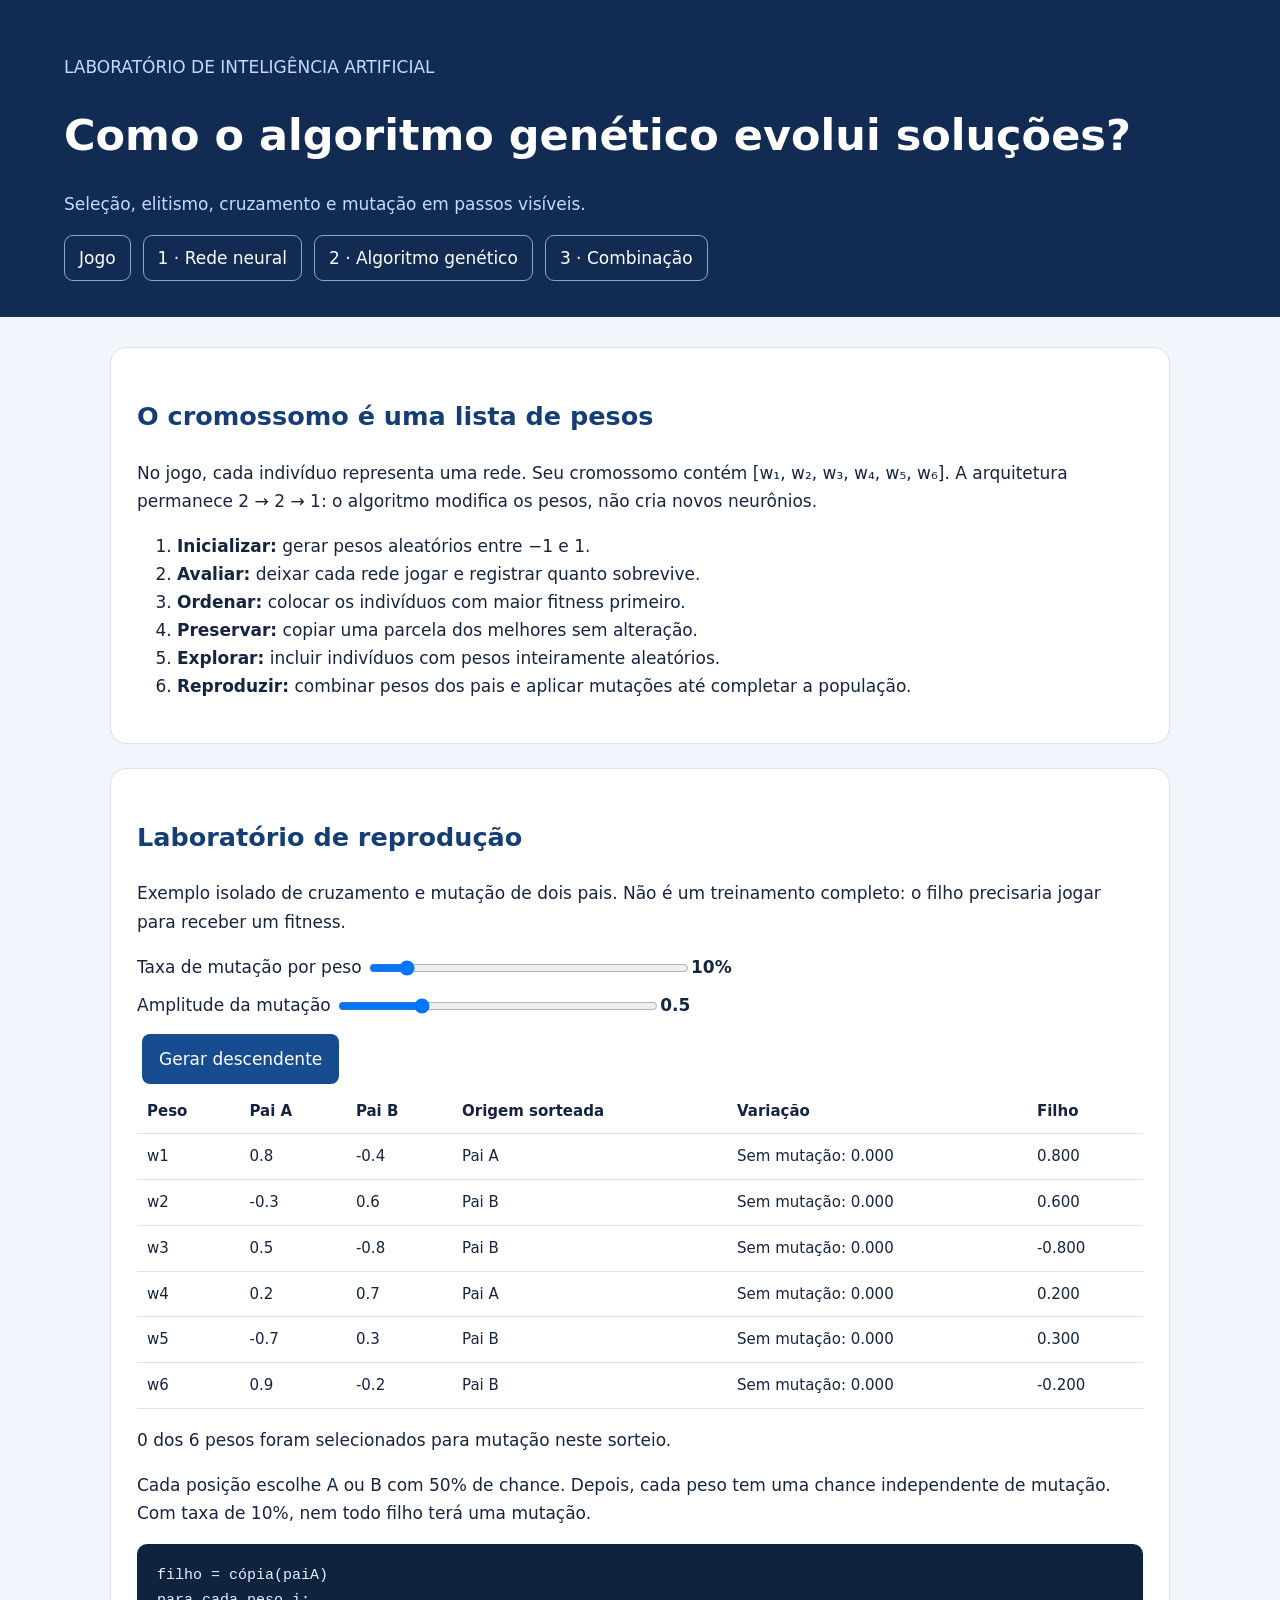
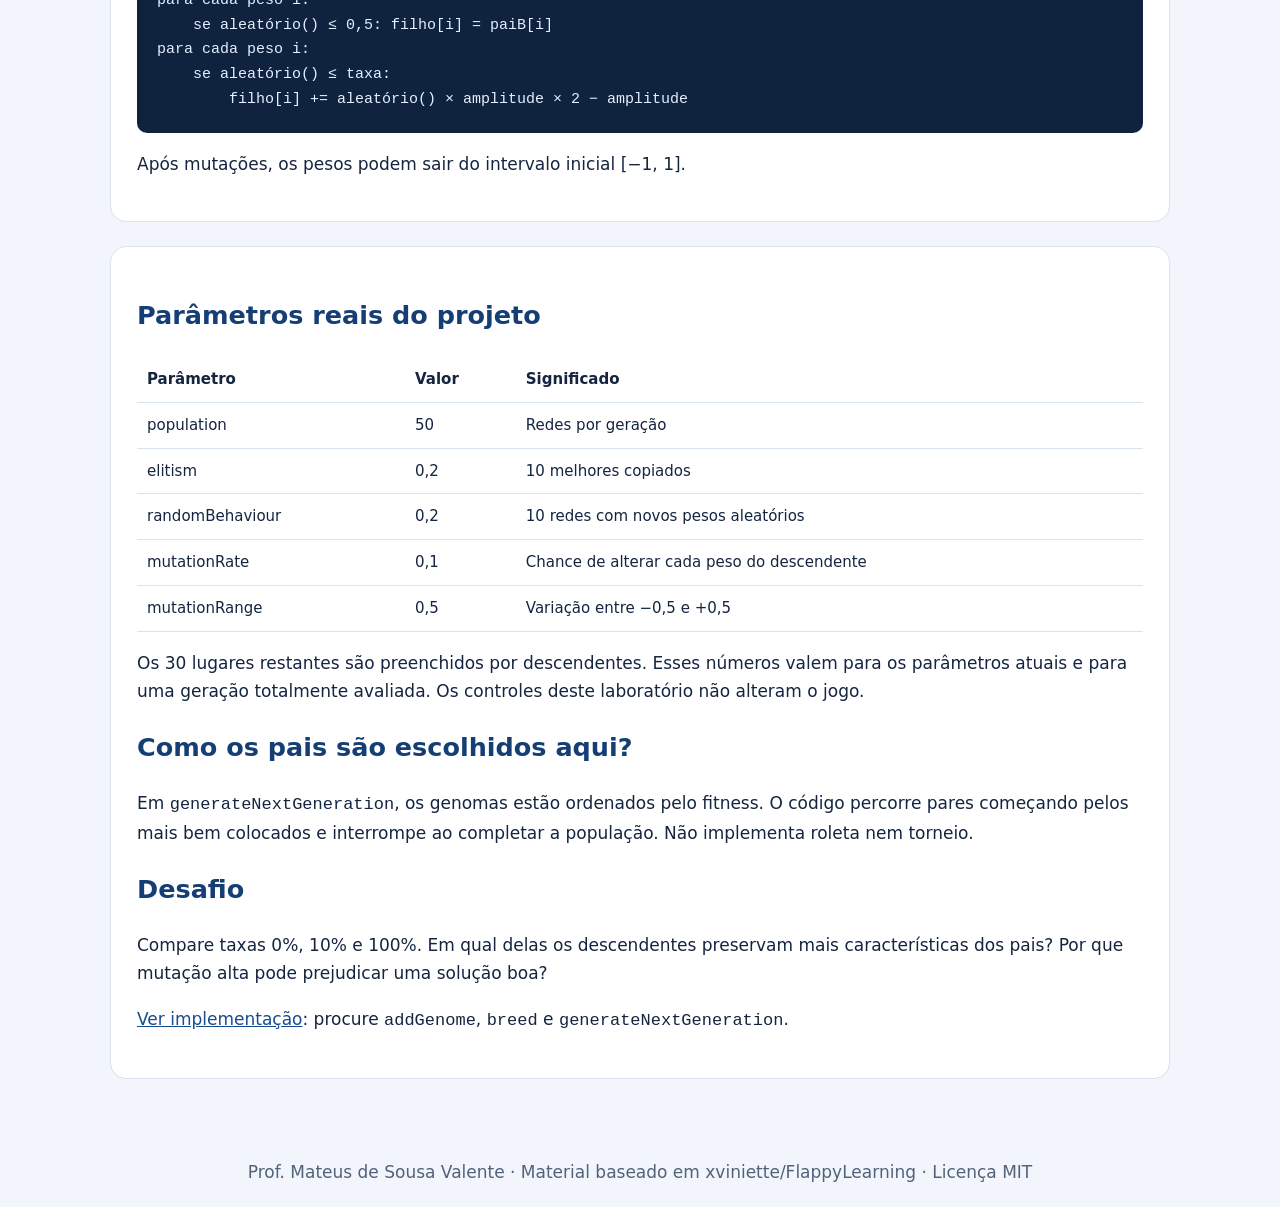
==== algoritmo-genetico.html @ 99a9bcc1 "Traduz interface e adiciona laboratórios didáticos de rede neural e algoritmo genético" ====
<!doctype html><html lang="pt-BR"><head><meta charset="utf-8"><meta name="viewport" content="width=device-width,initial-scale=1"><title>Como o algoritmo genético evolui soluções? · Flappy Learning</title><link rel="stylesheet" href="aula.css"></head><body><header><p>LABORATÓRIO DE INTELIGÊNCIA ARTIFICIAL</p><h1>Como o algoritmo genético evolui soluções?</h1><p>Seleção, elitismo, cruzamento e mutação em passos visíveis.</p><nav aria-label="Navegação"><a href="index.html">Jogo</a><a href="rede-neural.html">1 · Rede neural</a><a href="algoritmo-genetico.html">2 · Algoritmo genético</a><a href="neuroevolucao.html">3 · Combinação</a></nav></header><main><section><h2>O cromossomo é uma lista de pesos</h2><p>No jogo, cada indivíduo representa uma rede. Seu cromossomo contém [w₁, w₂, w₃, w₄, w₅, w₆]. A arquitetura permanece 2 → 2 → 1: o algoritmo modifica os pesos, não cria novos neurônios.</p><ol><li><strong>Inicializar:</strong> gerar pesos aleatórios entre −1 e 1.</li><li><strong>Avaliar:</strong> deixar cada rede jogar e registrar quanto sobrevive.</li><li><strong>Ordenar:</strong> colocar os indivíduos com maior fitness primeiro.</li><li><strong>Preservar:</strong> copiar uma parcela dos melhores sem alteração.</li><li><strong>Explorar:</strong> incluir indivíduos com pesos inteiramente aleatórios.</li><li><strong>Reproduzir:</strong> combinar pesos dos pais e aplicar mutações até completar a população.</li></ol></section><section><h2>Laboratório de reprodução</h2><p>Exemplo isolado de cruzamento e mutação de dois pais. Não é um treinamento completo: o filho precisaria jogar para receber um fitness.</p><label>Taxa de mutação por peso <input id="rate" type="range" min="0" max="1" step="0.05" value="0.1"><output id="rateOut">10%</output></label><label>Amplitude da mutação <input id="range" type="range" min="0" max="2" step="0.1" value="0.5"><output id="rangeOut">0.5</output></label><button id="breed">Gerar descendente</button><div style="overflow:auto"><table><thead><tr><th>Peso</th><th>Pai A</th><th>Pai B</th><th>Origem sorteada</th><th>Variação</th><th>Filho</th></tr></thead><tbody id="child"></tbody></table></div><p id="mutationSummary" aria-live="polite"></p><p>Cada posição escolhe A ou B com 50% de chance. Depois, cada peso tem uma chance independente de mutação. Com taxa de 10%, nem todo filho terá uma mutação.</p><pre>filho = cópia(paiA)
para cada peso i:
    se aleatório() ≤ 0,5: filho[i] = paiB[i]
para cada peso i:
    se aleatório() ≤ taxa:
        filho[i] += aleatório() × amplitude × 2 − amplitude</pre><p>Após mutações, os pesos podem sair do intervalo inicial [−1, 1].</p></section><section><h2>Parâmetros reais do projeto</h2><table><tr><th>Parâmetro</th><th>Valor</th><th>Significado</th></tr><tr><td>population</td><td>50</td><td>Redes por geração</td></tr><tr><td>elitism</td><td>0,2</td><td>10 melhores copiados</td></tr><tr><td>randomBehaviour</td><td>0,2</td><td>10 redes com novos pesos aleatórios</td></tr><tr><td>mutationRate</td><td>0,1</td><td>Chance de alterar cada peso do descendente</td></tr><tr><td>mutationRange</td><td>0,5</td><td>Variação entre −0,5 e +0,5</td></tr></table><p>Os 30 lugares restantes são preenchidos por descendentes. Esses números valem para os parâmetros atuais e para uma geração totalmente avaliada. Os controles deste laboratório não alteram o jogo.</p><h2>Como os pais são escolhidos aqui?</h2><p>Em <code>generateNextGeneration</code>, os genomas estão ordenados pelo fitness. O código percorre pares começando pelos mais bem colocados e interrompe ao completar a população. Não implementa roleta nem torneio.</p><h2>Desafio</h2><p>Compare taxas 0%, 10% e 100%. Em qual delas os descendentes preservam mais características dos pais? Por que mutação alta pode prejudicar uma solução boa?</p><p><a href="Neuroevolution.js">Ver implementação</a>: procure <code>addGenome</code>, <code>breed</code> e <code>generateNextGeneration</code>.</p></section></main><footer>Prof. Mateus de Sousa Valente · Material baseado em xviniette/FlappyLearning · Licença MIT</footer><script>
const A=[.8,-.3,.5,.2,-.7,.9],B=[-.4,.6,-.8,.7,.3,-.2];
function breed(){const rate=Number(document.getElementById('rate').value),range=Number(document.getElementById('range').value);document.getElementById('rateOut').value=Math.round(rate*100)+'%';document.getElementById('rangeOut').value=range.toFixed(1);let count=0;document.getElementById('child').innerHTML=A.map((a,i)=>{const fromB=Math.random()<=.5,mut=Math.random()<=rate,delta=mut?Math.random()*range*2-range:0;count+=Number(mut);return '<tr><td>w'+(i+1)+'</td><td>'+a+'</td><td>'+B[i]+'</td><td>Pai '+(fromB?'B':'A')+'</td><td>'+(mut?'Mutação: ':'Sem mutação: ')+delta.toFixed(3)+'</td><td>'+((fromB?B[i]:a)+delta).toFixed(3)+'</td></tr>'}).join('');document.getElementById('mutationSummary').textContent=count+' dos 6 pesos foram selecionados para mutação neste sorteio.';}
document.getElementById('breed').onclick=breed;document.getElementById('rate').oninput=breed;document.getElementById('range').oninput=breed;breed();
</script></body></html>
---- aula.css ----
*{box-sizing:border-box}body{margin:0;background:#f2f5fb;color:#152540;font:17px/1.65 system-ui,sans-serif}header{background:#112b53;color:white;padding:36px max(5vw,20px)}header p{color:#c6dbf9}nav{display:flex;gap:12px;flex-wrap:wrap}nav a{color:inherit;text-decoration:none;border:1px solid #8aa6cb;padding:8px 14px;border-radius:9px}main{max-width:1100px;margin:auto;padding:30px 20px}section,.card{background:white;padding:26px;border-radius:16px;margin-bottom:24px;border:1px solid #d9e2ef}h1{font-size:clamp(28px,4vw,43px);line-height:1.2}h2{color:#153e75}button{background:#174c91;color:white;border:0;border-radius:8px;padding:11px 17px;cursor:pointer;font:inherit;margin:5px}button:hover{background:#103563}button:focus-visible,a:focus-visible,input:focus-visible{outline:3px solid #d88b00;outline-offset:3px}label{display:block;margin:10px 0}input[type=range]{width:min(100%,320px);vertical-align:middle}output{font-weight:bold}pre{background:#10233e;color:#e4efff;padding:20px;overflow:auto;border-radius:10px;font-size:15px}table{border-collapse:collapse;width:100%;font-size:15px}th,td{text-align:left;padding:10px;border-bottom:1px solid #d9e2ef}canvas{max-width:100%;height:auto;border-radius:12px}.grid{display:grid;grid-template-columns:repeat(auto-fit,minmax(270px,1fr));gap:20px}.metric{font-size:26px;font-weight:700;color:#174c91}.note{border-left:5px solid #e6b632;padding:14px;background:#fff8df}footer{text-align:center;padding:25px;color:#52627b}svg{width:100%;height:auto}a{color:#174c91}details{margin:15px 0}small{color:#52627b}
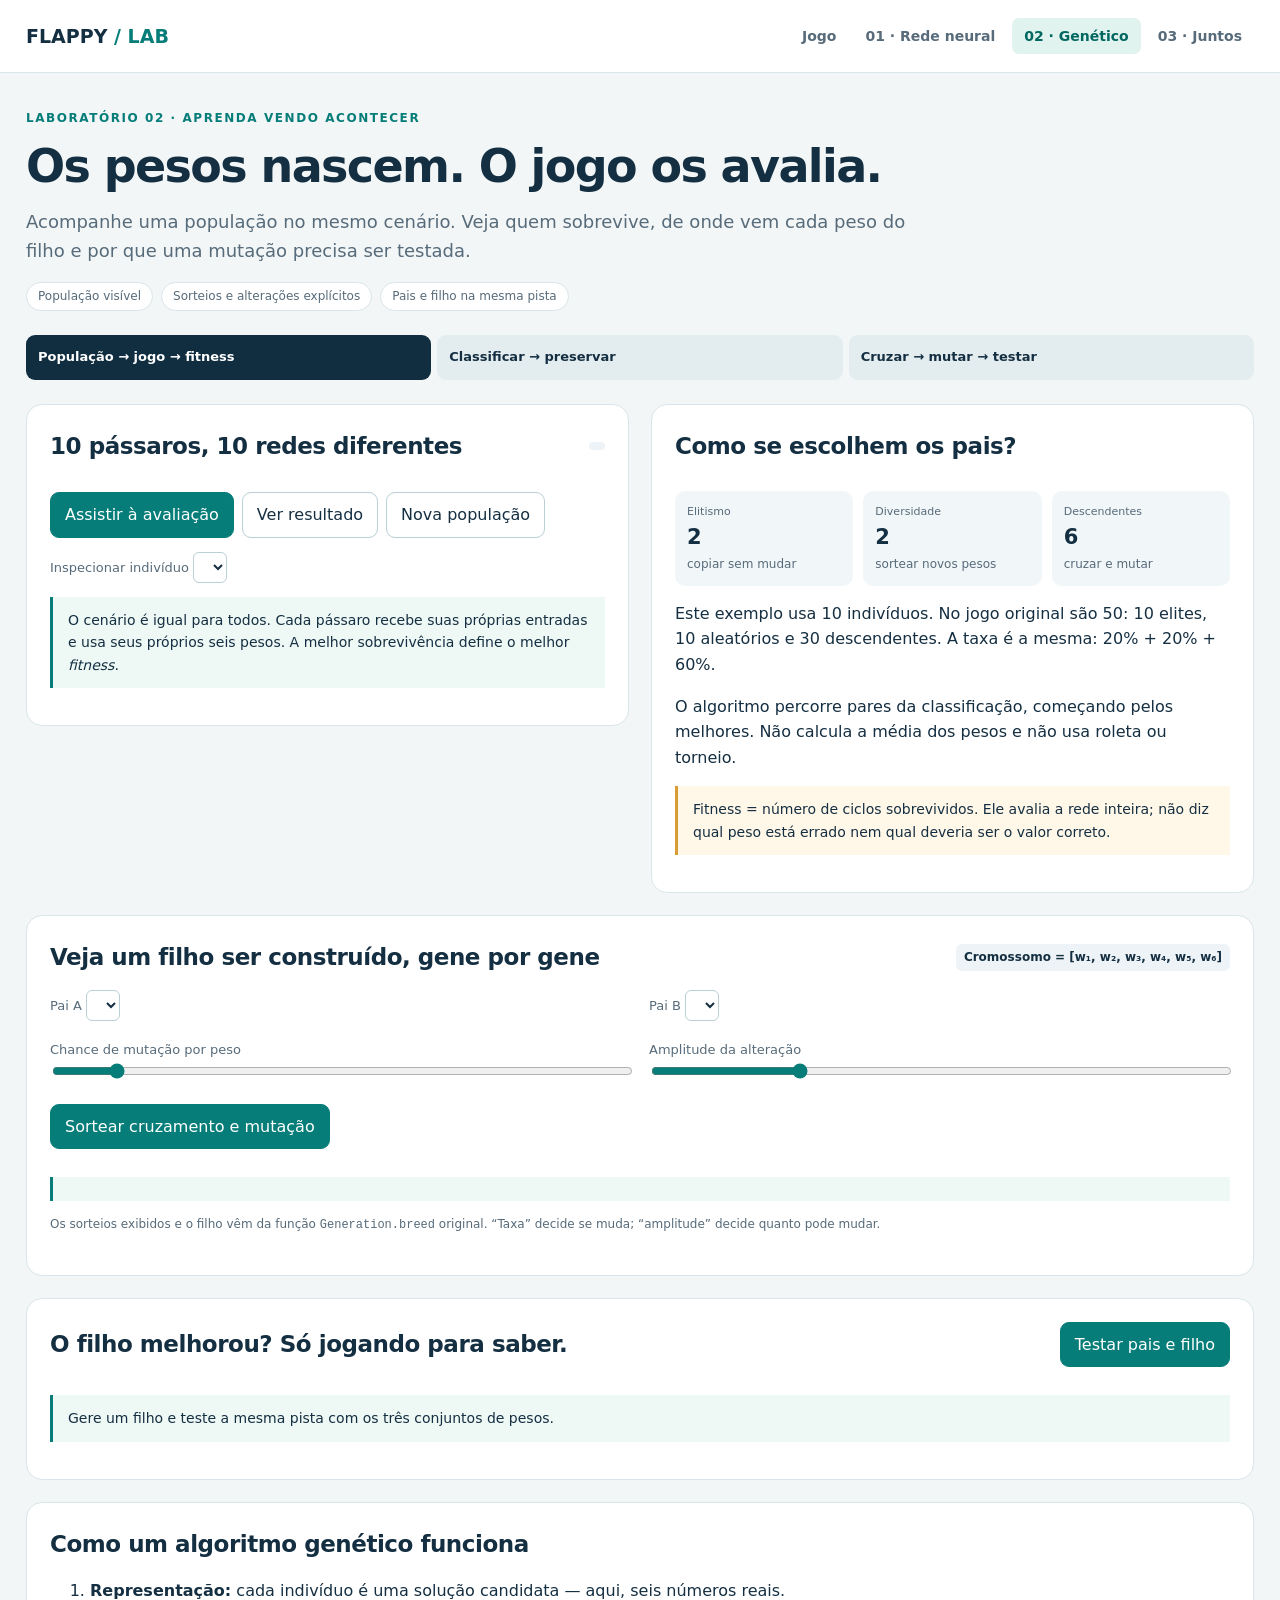
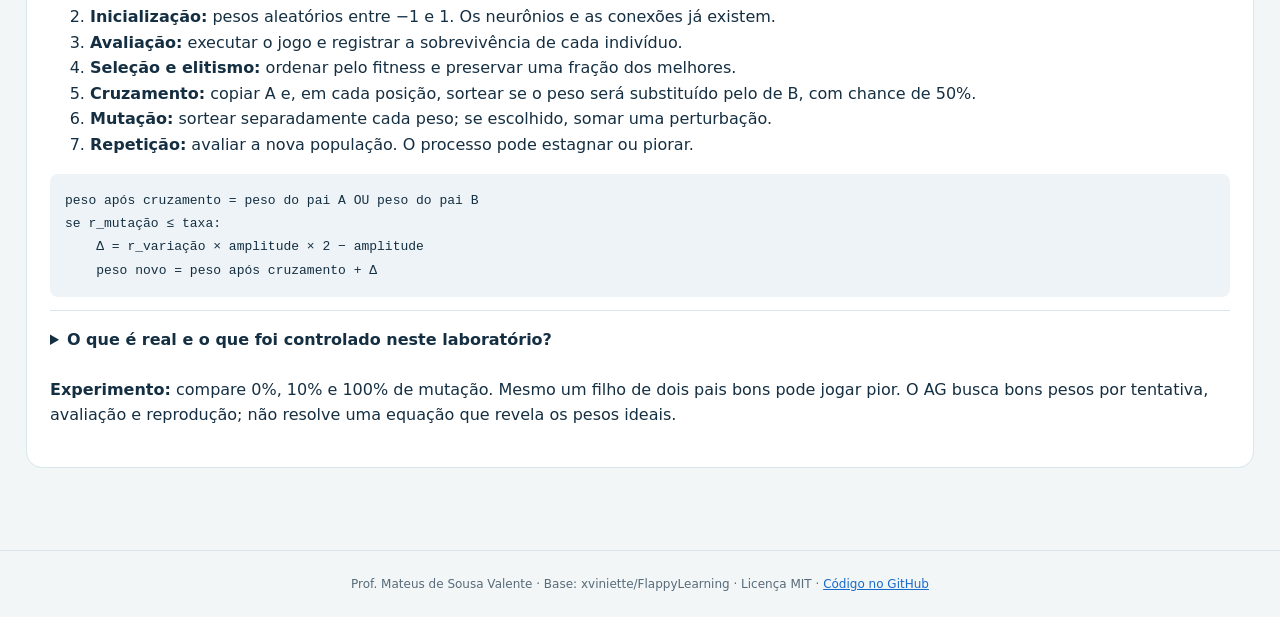
==== commit 35144437: "Refaz laboratórios com diagramas do jogo, ciclos de decisão e evolução visual" ====
--- a/algoritmo-genetico.html
+++ b/algoritmo-genetico.html
@@ -1,10 +1,33 @@
-<!doctype html><html lang="pt-BR"><head><meta charset="utf-8"><meta name="viewport" content="width=device-width,initial-scale=1"><title>Como o algoritmo genético evolui soluções? · Flappy Learning</title><link rel="stylesheet" href="aula.css"></head><body><header><p>LABORATÓRIO DE INTELIGÊNCIA ARTIFICIAL</p><h1>Como o algoritmo genético evolui soluções?</h1><p>Seleção, elitismo, cruzamento e mutação em passos visíveis.</p><nav aria-label="Navegação"><a href="index.html">Jogo</a><a href="rede-neural.html">1 · Rede neural</a><a href="algoritmo-genetico.html">2 · Algoritmo genético</a><a href="neuroevolucao.html">3 · Combinação</a></nav></header><main><section><h2>O cromossomo é uma lista de pesos</h2><p>No jogo, cada indivíduo representa uma rede. Seu cromossomo contém [w₁, w₂, w₃, w₄, w₅, w₆]. A arquitetura permanece 2 → 2 → 1: o algoritmo modifica os pesos, não cria novos neurônios.</p><ol><li><strong>Inicializar:</strong> gerar pesos aleatórios entre −1 e 1.</li><li><strong>Avaliar:</strong> deixar cada rede jogar e registrar quanto sobrevive.</li><li><strong>Ordenar:</strong> colocar os indivíduos com maior fitness primeiro.</li><li><strong>Preservar:</strong> copiar uma parcela dos melhores sem alteração.</li><li><strong>Explorar:</strong> incluir indivíduos com pesos inteiramente aleatórios.</li><li><strong>Reproduzir:</strong> combinar pesos dos pais e aplicar mutações até completar a população.</li></ol></section><section><h2>Laboratório de reprodução</h2><p>Exemplo isolado de cruzamento e mutação de dois pais. Não é um treinamento completo: o filho precisaria jogar para receber um fitness.</p><label>Taxa de mutação por peso <input id="rate" type="range" min="0" max="1" step="0.05" value="0.1"><output id="rateOut">10%</output></label><label>Amplitude da mutação <input id="range" type="range" min="0" max="2" step="0.1" value="0.5"><output id="rangeOut">0.5</output></label><button id="breed">Gerar descendente</button><div style="overflow:auto"><table><thead><tr><th>Peso</th><th>Pai A</th><th>Pai B</th><th>Origem sorteada</th><th>Variação</th><th>Filho</th></tr></thead><tbody id="child"></tbody></table></div><p id="mutationSummary" aria-live="polite"></p><p>Cada posição escolhe A ou B com 50% de chance. Depois, cada peso tem uma chance independente de mutação. Com taxa de 10%, nem todo filho terá uma mutação.</p><pre>filho = cópia(paiA)
-para cada peso i:
-    se aleatório() ≤ 0,5: filho[i] = paiB[i]
-para cada peso i:
-    se aleatório() ≤ taxa:
-        filho[i] += aleatório() × amplitude × 2 − amplitude</pre><p>Após mutações, os pesos podem sair do intervalo inicial [−1, 1].</p></section><section><h2>Parâmetros reais do projeto</h2><table><tr><th>Parâmetro</th><th>Valor</th><th>Significado</th></tr><tr><td>population</td><td>50</td><td>Redes por geração</td></tr><tr><td>elitism</td><td>0,2</td><td>10 melhores copiados</td></tr><tr><td>randomBehaviour</td><td>0,2</td><td>10 redes com novos pesos aleatórios</td></tr><tr><td>mutationRate</td><td>0,1</td><td>Chance de alterar cada peso do descendente</td></tr><tr><td>mutationRange</td><td>0,5</td><td>Variação entre −0,5 e +0,5</td></tr></table><p>Os 30 lugares restantes são preenchidos por descendentes. Esses números valem para os parâmetros atuais e para uma geração totalmente avaliada. Os controles deste laboratório não alteram o jogo.</p><h2>Como os pais são escolhidos aqui?</h2><p>Em <code>generateNextGeneration</code>, os genomas estão ordenados pelo fitness. O código percorre pares começando pelos mais bem colocados e interrompe ao completar a população. Não implementa roleta nem torneio.</p><h2>Desafio</h2><p>Compare taxas 0%, 10% e 100%. Em qual delas os descendentes preservam mais características dos pais? Por que mutação alta pode prejudicar uma solução boa?</p><p><a href="Neuroevolution.js">Ver implementação</a>: procure <code>addGenome</code>, <code>breed</code> e <code>generateNextGeneration</code>.</p></section></main><footer>Prof. Mateus de Sousa Valente · Material baseado em xviniette/FlappyLearning · Licença MIT</footer><script>
-const A=[.8,-.3,.5,.2,-.7,.9],B=[-.4,.6,-.8,.7,.3,-.2];
-function breed(){const rate=Number(document.getElementById('rate').value),range=Number(document.getElementById('range').value);document.getElementById('rateOut').value=Math.round(rate*100)+'%';document.getElementById('rangeOut').value=range.toFixed(1);let count=0;document.getElementById('child').innerHTML=A.map((a,i)=>{const fromB=Math.random()<=.5,mut=Math.random()<=rate,delta=mut?Math.random()*range*2-range:0;count+=Number(mut);return '<tr><td>w'+(i+1)+'</td><td>'+a+'</td><td>'+B[i]+'</td><td>Pai '+(fromB?'B':'A')+'</td><td>'+(mut?'Mutação: ':'Sem mutação: ')+delta.toFixed(3)+'</td><td>'+((fromB?B[i]:a)+delta).toFixed(3)+'</td></tr>'}).join('');document.getElementById('mutationSummary').textContent=count+' dos 6 pesos foram selecionados para mutação neste sorteio.';}
-document.getElementById('breed').onclick=breed;document.getElementById('rate').oninput=breed;document.getElementById('range').oninput=breed;breed();
-</script></body></html>+<!doctype html>
+<html lang="pt-BR">
+<head>
+  <meta charset="utf-8">
+  <meta name="viewport" content="width=device-width,initial-scale=1">
+  <title>Os pesos nascem. O jogo os avalia. · Flappy Learning</title>
+  <link rel="stylesheet" href="aulas/visual.css">
+</head>
+<body>
+<header><div class="bar"><a class="brand" href="index.html">FLAPPY <b>/ LAB</b></a><nav aria-label="Navegação principal"><a href="index.html">Jogo</a><a href="rede-neural.html">01 · Rede neural</a><a href="algoritmo-genetico.html" aria-current="page">02 · Genético</a><a href="neuroevolucao.html">03 · Juntos</a></nav></div></header>
+<main>
+  <div class="intro"><div class="eyebrow">Laboratório 02 · Aprenda vendo acontecer</div><h1>Os pesos nascem. O jogo os avalia.</h1><p class="lead">Acompanhe uma população no mesmo cenário. Veja quem sobrevive, de onde vem cada peso do filho e por que uma mutação precisa ser testada.</p><div class="pills"><span class="pill">População visível</span><span class="pill">Sorteios e alterações explícitos</span><span class="pill">Pais e filho na mesma pista</span></div></div>
+
+<div class="route"><span class="active">População → jogo → fitness</span><span>Classificar → preservar</span><span>Cruzar → mutar → testar</span></div>
+<div class="cols">
+ <section class="card"><div class="head"><h2>10 pássaros, 10 redes diferentes</h2><span id="replayFrame" class="badge"></span></div><div id="populationScene" class="scene"></div><div class="controls"><button id="replay" class="primary">Assistir à avaliação</button><button id="finishReplay">Ver resultado</button><button id="newPopulation">Nova população</button></div><label class="control">Inspecionar indivíduo <select id="individual"></select></label><div id="individualData"></div><div class="callout">O cenário é igual para todos. Cada pássaro recebe suas próprias entradas e usa seus próprios seis pesos. A melhor sobrevivência define o melhor <em>fitness</em>.</div></section>
+ <section class="card"><h2>Como se escolhem os pais?</h2><div id="ranking" class="table-wrap"></div><div class="stats"><div class="stat"><small>Elitismo</small><strong>2</strong><div class="tiny">copiar sem mudar</div></div><div class="stat"><small>Diversidade</small><strong>2</strong><div class="tiny">sortear novos pesos</div></div><div class="stat"><small>Descendentes</small><strong>6</strong><div class="tiny">cruzar e mutar</div></div></div><p>Este exemplo usa 10 indivíduos. No jogo original são 50: 10 elites, 10 aleatórios e 30 descendentes. A taxa é a mesma: 20% + 20% + 60%.</p><p>O algoritmo percorre pares da classificação, começando pelos melhores. Não calcula a média dos pesos e não usa roleta ou torneio.</p><div class="callout warn">Fitness = número de ciclos sobrevividos. Ele avalia a rede inteira; não diz qual peso está errado nem qual deveria ser o valor correto.</div></section>
+</div>
+<section class="card"><div class="head"><h2>Veja um filho ser construído, gene por gene</h2><span class="badge">Cromossomo = [w₁, w₂, w₃, w₄, w₅, w₆]</span></div><div class="sliders"><label class="control">Pai A <select id="parentA"></select></label><label class="control">Pai B <select id="parentB"></select></label><label class="control">Chance de mutação por peso <output id="mutationOut"></output><input id="mutation" type="range" min="0" max="1" step="0.05" value="0.1"></label><label class="control">Amplitude da alteração <output id="rangeOut"></output><input id="range" type="range" min="0" max="2" step="0.1" value="0.5"></label></div><div class="controls"><button id="breed" class="primary">Sortear cruzamento e mutação</button></div><div id="genesTable" class="table-wrap"></div><div id="geneExplain" class="callout"></div><p class="tiny">Os sorteios exibidos e o filho vêm da função <code>Generation.breed</code> original. “Taxa” decide se muda; “amplitude” decide quanto pode mudar.</p></section>
+<section class="card"><div class="head"><h2>O filho melhorou? Só jogando para saber.</h2><button id="testChild" class="primary">Testar pais e filho</button></div><div class="three" id="family"></div><p id="familyResult" aria-live="polite" class="callout">Gere um filho e teste a mesma pista com os três conjuntos de pesos.</p></section>
+<section class="card"><h2>Como um algoritmo genético funciona</h2><ol><li><strong>Representação:</strong> cada indivíduo é uma solução candidata — aqui, seis números reais.</li><li><strong>Inicialização:</strong> pesos aleatórios entre −1 e 1. Os neurônios e as conexões já existem.</li><li><strong>Avaliação:</strong> executar o jogo e registrar a sobrevivência de cada indivíduo.</li><li><strong>Seleção e elitismo:</strong> ordenar pelo fitness e preservar uma fração dos melhores.</li><li><strong>Cruzamento:</strong> copiar A e, em cada posição, sortear se o peso será substituído pelo de B, com chance de 50%.</li><li><strong>Mutação:</strong> sortear separadamente cada peso; se escolhido, somar uma perturbação.</li><li><strong>Repetição:</strong> avaliar a nova população. O processo pode estagnar ou piorar.</li></ol><pre class="code">peso após cruzamento = peso do pai A OU peso do pai B
+se r_mutação ≤ taxa:
+    Δ = r_variação × amplitude × 2 − amplitude
+    peso novo = peso após cruzamento + Δ</pre><details><summary>O que é real e o que foi controlado neste laboratório?</summary><p>A rede, o cruzamento e a mutação usam <code>Neuroevolution.js</code>. A física segue o jogo. Para comparar com justiça e repetir em aula, esta página usa uma sequência fixa de canos e limita cada teste a 720 ciclos; “limite” indica teste encerrado sem colisão. O jogo original sorteia os canos e não tem esse limite. Modificar os controles desta página não altera o jogo principal.</p></details><p><strong>Experimento:</strong> compare 0%, 10% e 100% de mutação. Mesmo um filho de dois pais bons pode jogar pior. O AG busca bons pesos por tentativa, avaliação e reprodução; não resolve uma equação que revela os pesos ideais.</p></section>
+
+</main>
+<footer>Prof. Mateus de Sousa Valente · Base: xviniette/FlappyLearning · Licença MIT · <a href="https://github.com/mateusvalente/FlappyLearning">Código no GitHub</a></footer>
+<script src="Neuroevolution.js"></script>
+<script src="aulas/motor.js"></script>
+<script src="aulas/visuais.js"></script>
+<script src="aulas/genetico.js"></script>
+</body>
+</html>
--- a/aulas/visual.css
+++ b/aulas/visual.css
@@ -0,0 +1,4 @@
+:root{--ink:#152f42;--muted:#576b7a;--blue:#176bca;--teal:#067d78;--orange:#b66317;--line:#d9e5e9;--bg:#f2f6f7;--dark:#102e40}*{box-sizing:border-box}body{margin:0;background:var(--bg);color:var(--ink);font:16px/1.6 system-ui,-apple-system,sans-serif}a{color:var(--blue)}button,input,select{font:inherit}button,a,input,select{touch-action:manipulation}button{border:1px solid #bacfd6;background:white;border-radius:9px;padding:9px 14px;color:var(--ink);cursor:pointer}button:hover{background:#edf5f7}button.primary{background:var(--teal);color:white;border-color:var(--teal)}button:disabled{opacity:.45;cursor:not-allowed}button:focus-visible,a:focus-visible,input:focus-visible,select:focus-visible,summary:focus-visible{outline:3px solid #d18b19;outline-offset:3px}header{background:white;border-bottom:1px solid var(--line)}.bar{max-width:1320px;margin:auto;display:flex;justify-content:space-between;align-items:center;padding:18px 26px;gap:24px;flex-wrap:wrap}.brand{font-size:19px;font-weight:800;text-decoration:none;color:var(--ink)}.brand b{color:var(--teal)}nav{display:flex;gap:5px;flex-wrap:wrap}nav a{text-decoration:none;padding:7px 12px;border-radius:7px;color:var(--muted);font-size:14px;font-weight:650}nav a[aria-current]{background:#e1f3ef;color:#006760}main{max-width:1320px;margin:auto;padding:36px 26px 60px}.eyebrow{font-size:12px;font-weight:800;letter-spacing:.13em;color:var(--teal);text-transform:uppercase}h1{font-size:clamp(30px,4vw,46px);letter-spacing:-.035em;line-height:1.12;margin:12px 0 16px;max-width:900px}h2{font-size:23px;letter-spacing:-.02em;margin:0 0 12px}h3{font-size:17px;margin:0 0 9px}p{margin:8px 0 16px}.lead{max-width:900px;color:var(--muted);font-size:18px}.intro{margin-bottom:24px}.pills{display:flex;gap:8px;flex-wrap:wrap}.pill{border:1px solid var(--line);border-radius:20px;padding:4px 11px;background:white;color:var(--muted);font-size:12px}.route{display:flex;gap:6px;margin:24px 0}.route span{flex:1;padding:12px;background:#e3ecef;border-radius:9px;font-size:13px;font-weight:650}.route span.active{background:var(--dark);color:white}.cols{display:grid;grid-template-columns:1fr 1fr;gap:22px;align-items:start}.card{background:white;border:1px solid var(--line);border-radius:16px;padding:23px;margin-bottom:22px;min-width:0}.head{display:flex;align-items:center;justify-content:space-between;gap:12px;margin-bottom:14px;flex-wrap:wrap}.head h2,.head h3{margin:0}.number{font:700 12px/1 system-ui;background:#e1f3ef;color:#006760;border-radius:6px;padding:6px 9px;margin-right:8px}.caption{color:var(--muted);font-size:13px}.scene{background:#daf2f1;border-radius:12px;overflow:hidden}.scene svg{display:block;width:100%;height:auto;max-height:425px}.scene.compact svg{max-height:225px}.legend{display:flex;gap:12px;flex-wrap:wrap;margin:9px 0;font-size:12px}.legend span::before{content:'●';margin-right:5px;color:var(--blue)}.legend span:nth-child(2)::before{color:var(--orange)}.legend span:nth-child(3)::before{color:#637887}.controls{display:flex;gap:8px;flex-wrap:wrap;margin:14px 0}.controls label{font-size:13px}.sliders{display:grid;grid-template-columns:1fr 1fr;gap:10px 18px}label.control{font-size:13px;color:var(--muted);display:block;margin-bottom:9px}label.control input{display:block;width:100%;accent-color:var(--teal)}label.control output{float:right;font-weight:700;color:var(--ink);font-variant-numeric:tabular-nums}.stats{display:grid;grid-template-columns:repeat(3,1fr);gap:10px;margin:15px 0}.stat{background:#f1f6f8;border-radius:10px;padding:12px}.stat small{display:block;font-size:11px;color:var(--muted)}.stat strong{font-size:21px;font-variant-numeric:tabular-nums}.callout{border-left:3px solid var(--teal);background:#eef8f5;padding:12px 15px;font-size:14px;margin:14px 0}.callout.warn{background:#fff7e8;border-color:#d99b34}.network{background:#f7fafb;border:1px solid #e3ecef;border-radius:10px}.network svg{width:100%;display:block}.formula{font:14px/1.8 ui-monospace,Consolas,monospace;background:var(--dark);color:#dff8f1;border-radius:10px;padding:16px;overflow:auto}.decision{padding:12px 16px;border-radius:10px;background:#e1f3ef;color:#006760;font-weight:800}.decision.wait{background:#fff2db;color:#905100}.weight-grid{display:grid;grid-template-columns:repeat(3,1fr);gap:8px}.weight{padding:9px;border:1px solid var(--line);border-radius:9px}.weight label{margin:0;font-size:12px}.weight small{font-size:10px;color:var(--muted)}.row{display:flex;gap:10px;align-items:center;flex-wrap:wrap}.row>*{min-width:0}.table-wrap{overflow:auto}table{width:100%;border-collapse:collapse;font-size:13px;font-variant-numeric:tabular-nums}th,td{text-align:left;padding:10px;border-bottom:1px solid var(--line);white-space:nowrap}th{color:var(--muted);font-weight:600}tr.selected{background:#e4f5f0}.mutation{background:#fff0d2;color:#80500a;font-weight:700}.origin-a{color:#176bca}.origin-b{color:#a25716}details{border-top:1px solid var(--line);padding:16px 0}summary{cursor:pointer;font-weight:700}.three{display:grid;grid-template-columns:repeat(3,1fr);gap:18px}.tiny{font-size:12px;color:var(--muted)}.code{font:13px/1.8 ui-monospace,monospace;background:#edf3f6;padding:15px;border-radius:8px;white-space:pre-wrap;overflow-wrap:anywhere}.stages{display:grid;grid-template-columns:repeat(4,1fr);gap:7px}.stages button{font-size:12px;text-align:left;min-height:50px}.stages button.active{background:var(--dark);color:white}.stages button.done{border-color:var(--teal)}.badge{font-size:12px;font-weight:750;border-radius:6px;background:#edf3f6;padding:4px 8px}.focus-panel{border:2px solid var(--teal)}.genes{display:flex;gap:4px;flex-wrap:wrap;font:12px ui-monospace,monospace}.gene{padding:5px;border-radius:5px;background:#edf3f6}.chart{width:100%;height:150px}.trace{max-height:190px;overflow:auto;font-size:13px}.trace p{border-bottom:1px solid var(--line);padding:6px;margin:0}.split-label{font-size:11px;text-transform:uppercase;color:var(--muted);letter-spacing:.1em}footer{border-top:1px solid var(--line);text-align:center;padding:24px;font-size:12px;color:var(--muted)}.sr-only{position:absolute;width:1px;height:1px;overflow:hidden;clip:rect(0,0,0,0)}@media(max-width:850px){.cols{grid-template-columns:1fr}.three{grid-template-columns:1fr}.bar{padding:14px 18px}main{padding:24px 16px}.card{padding:18px}.route{flex-wrap:wrap}.route span{min-width:130px}}@media(max-width:480px){.stages{grid-template-columns:1fr 1fr}.weight-grid{grid-template-columns:1fr 1fr}.stats{gap:5px}.stat{padding:8px}.stat strong{font-size:18px}.sliders{grid-template-columns:1fr}.scene svg{max-height:none}nav a{padding:6px 8px}.route span{font-size:12px}}@media(prefers-reduced-motion:reduce){*{scroll-behavior:auto!important}}
+.stages .stage{padding:10px;border:1px solid var(--line);border-radius:8px;font-size:12px;font-weight:600}.stages .stage.active{background:var(--dark);color:white}.stage{min-width:0}select{max-width:100%;padding:6px;border:1px solid #bacfd6;border-radius:6px;background:white;color:var(--ink)}
+
+.legend span[style]::before{color:#067d78}
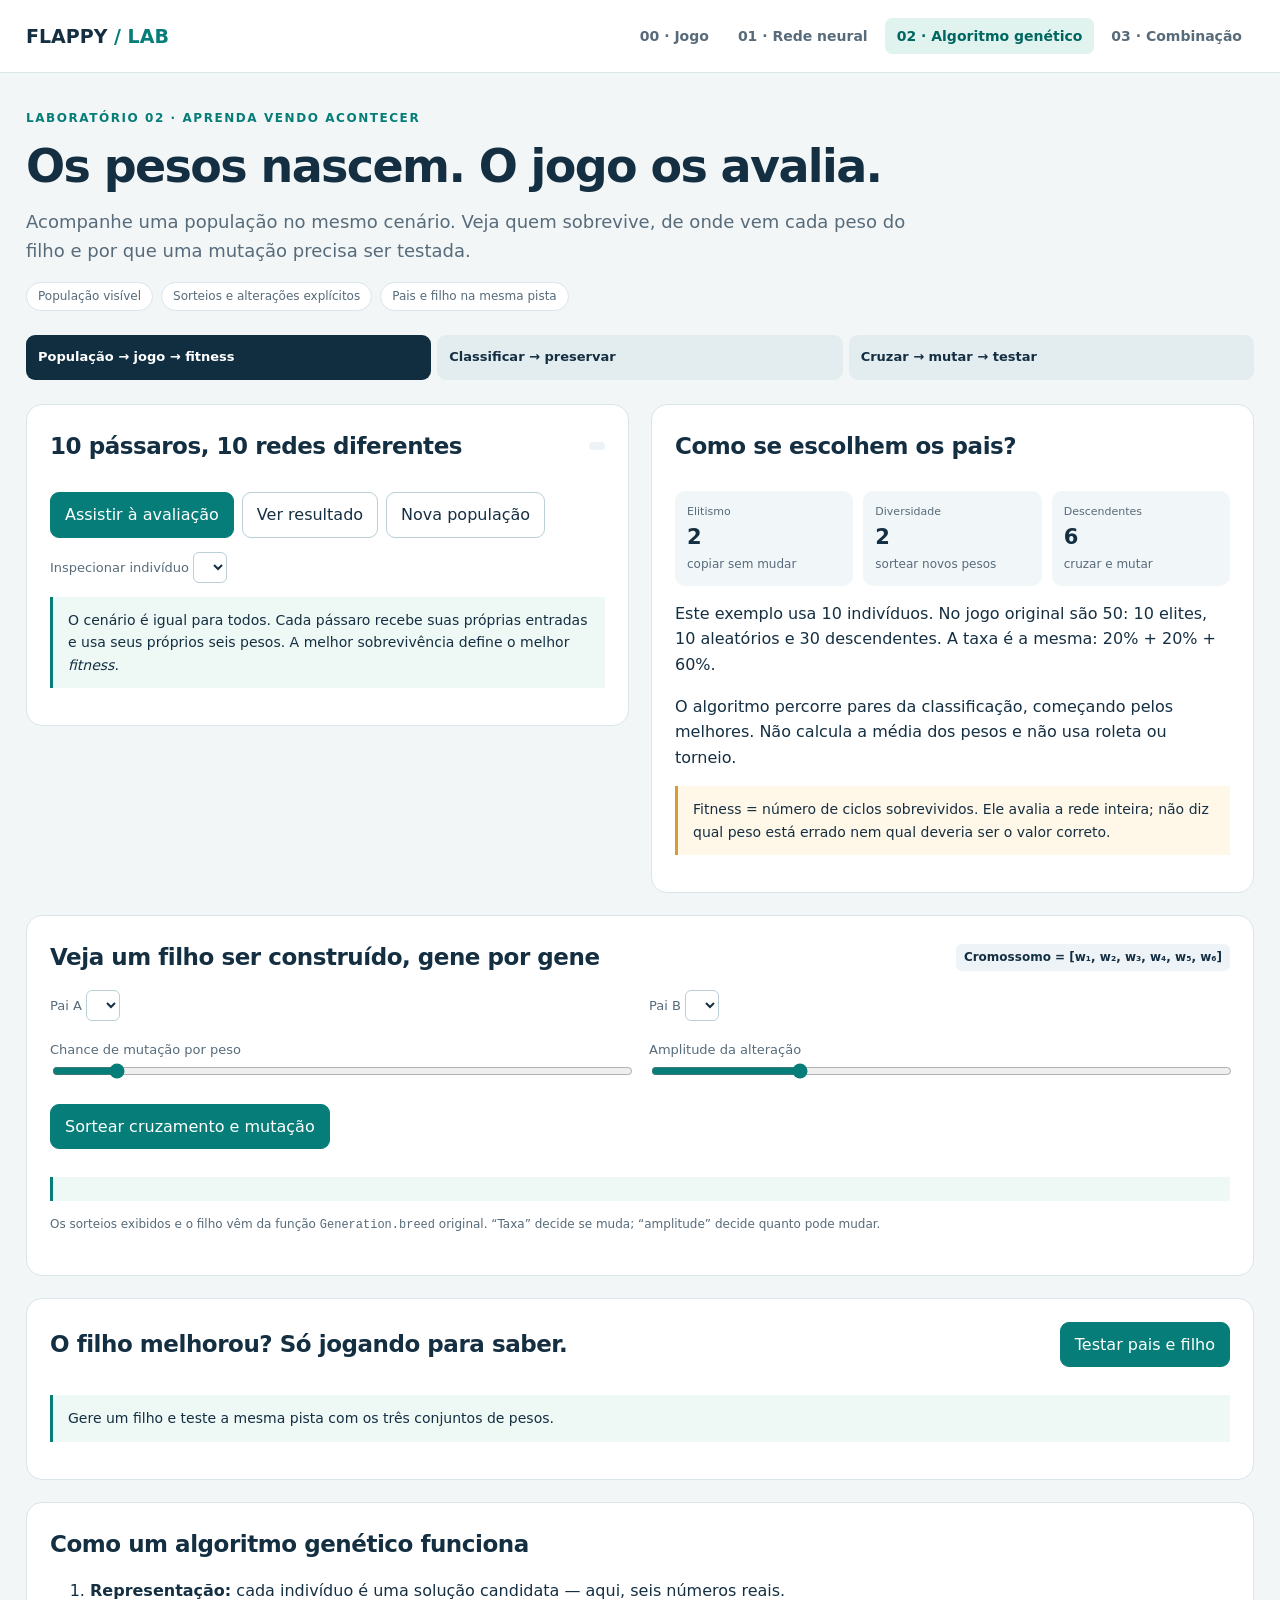
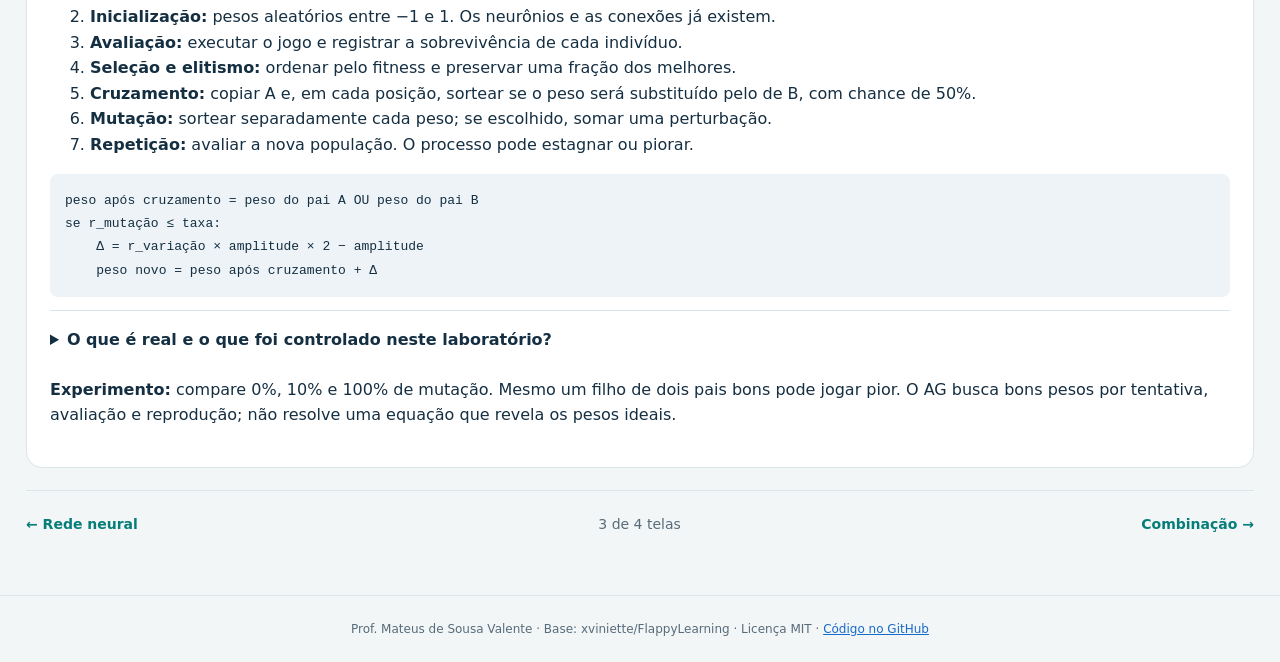
==== commit 3407b2ec: "Unifica as quatro telas e integra jogo com painel real de decisão neural" ====
--- a/algoritmo-genetico.html
+++ b/algoritmo-genetico.html
@@ -4,10 +4,10 @@
   <meta charset="utf-8">
   <meta name="viewport" content="width=device-width,initial-scale=1">
   <title>Os pesos nascem. O jogo os avalia. · Flappy Learning</title>
-  <link rel="stylesheet" href="aulas/visual.css">
+  <link rel="stylesheet" href="aulas/visual.css?v=3">
 </head>
 <body>
-<header><div class="bar"><a class="brand" href="index.html">FLAPPY <b>/ LAB</b></a><nav aria-label="Navegação principal"><a href="index.html">Jogo</a><a href="rede-neural.html">01 · Rede neural</a><a href="algoritmo-genetico.html" aria-current="page">02 · Genético</a><a href="neuroevolucao.html">03 · Juntos</a></nav></div></header>
+<header><div class="bar"><a class="brand" href="index.html">FLAPPY <b>/ LAB</b></a><nav aria-label="Navegação principal"><a href="index.html">00 · Jogo</a><a href="rede-neural.html">01 · Rede neural</a><a href="algoritmo-genetico.html" aria-current="page">02 · Algoritmo genético</a><a href="neuroevolucao.html">03 · Combinação</a></nav></div></header>
 <main>
   <div class="intro"><div class="eyebrow">Laboratório 02 · Aprenda vendo acontecer</div><h1>Os pesos nascem. O jogo os avalia.</h1><p class="lead">Acompanhe uma população no mesmo cenário. Veja quem sobrevive, de onde vem cada peso do filho e por que uma mutação precisa ser testada.</p><div class="pills"><span class="pill">População visível</span><span class="pill">Sorteios e alterações explícitos</span><span class="pill">Pais e filho na mesma pista</span></div></div>
 
@@ -23,11 +23,12 @@
     Δ = r_variação × amplitude × 2 − amplitude
     peso novo = peso após cruzamento + Δ</pre><details><summary>O que é real e o que foi controlado neste laboratório?</summary><p>A rede, o cruzamento e a mutação usam <code>Neuroevolution.js</code>. A física segue o jogo. Para comparar com justiça e repetir em aula, esta página usa uma sequência fixa de canos e limita cada teste a 720 ciclos; “limite” indica teste encerrado sem colisão. O jogo original sorteia os canos e não tem esse limite. Modificar os controles desta página não altera o jogo principal.</p></details><p><strong>Experimento:</strong> compare 0%, 10% e 100% de mutação. Mesmo um filho de dois pais bons pode jogar pior. O AG busca bons pesos por tentativa, avaliação e reprodução; não resolve uma equação que revela os pesos ideais.</p></section>
 
+<div class="lesson-pagination" aria-label="Sequência da aula"><a href="rede-neural.html">← Rede neural</a><span>3 de 4 telas</span><a href="neuroevolucao.html">Combinação →</a></div>
 </main>
 <footer>Prof. Mateus de Sousa Valente · Base: xviniette/FlappyLearning · Licença MIT · <a href="https://github.com/mateusvalente/FlappyLearning">Código no GitHub</a></footer>
 <script src="Neuroevolution.js"></script>
-<script src="aulas/motor.js"></script>
-<script src="aulas/visuais.js"></script>
-<script src="aulas/genetico.js"></script>
+<script src="aulas/motor.js?v=3"></script>
+<script src="aulas/visuais.js?v=3"></script>
+<script src="aulas/genetico.js?v=3"></script>
 </body>
 </html>
--- a/aulas/visual.css
+++ b/aulas/visual.css
@@ -2,3 +2,4 @@
 .stages .stage{padding:10px;border:1px solid var(--line);border-radius:8px;font-size:12px;font-weight:600}.stages .stage.active{background:var(--dark);color:white}.stage{min-width:0}select{max-width:100%;padding:6px;border:1px solid #bacfd6;border-radius:6px;background:white;color:var(--ink)}
 
 .legend span[style]::before{color:#067d78}
+.game-canvas{border-radius:12px;overflow:hidden;background:#daf2f1;text-align:center}.game-canvas canvas{display:block;width:100%;max-width:500px;height:auto;margin:auto}.live-formula{white-space:pre-wrap;margin-top:14px}.next-link{display:inline-block;font-weight:700;margin-top:8px;text-decoration:none}.lesson-card{display:block;border:1px solid var(--line);border-radius:12px;background:#f7fafb;padding:20px;color:var(--ink);text-decoration:none}.lesson-card:hover{border-color:var(--teal);background:#eef8f5}.lesson-card h3{margin-top:12px}.lesson-card p{color:var(--muted);font-size:14px}.lesson-card strong{color:var(--teal);font-size:14px}.lesson-pagination{display:flex;gap:16px;justify-content:space-between;align-items:center;flex-wrap:wrap;border-top:1px solid var(--line);padding-top:22px;margin-top:12px;font-size:14px}.lesson-pagination a{font-weight:700;text-decoration:none;color:var(--teal)}.lesson-pagination span{color:var(--muted)}
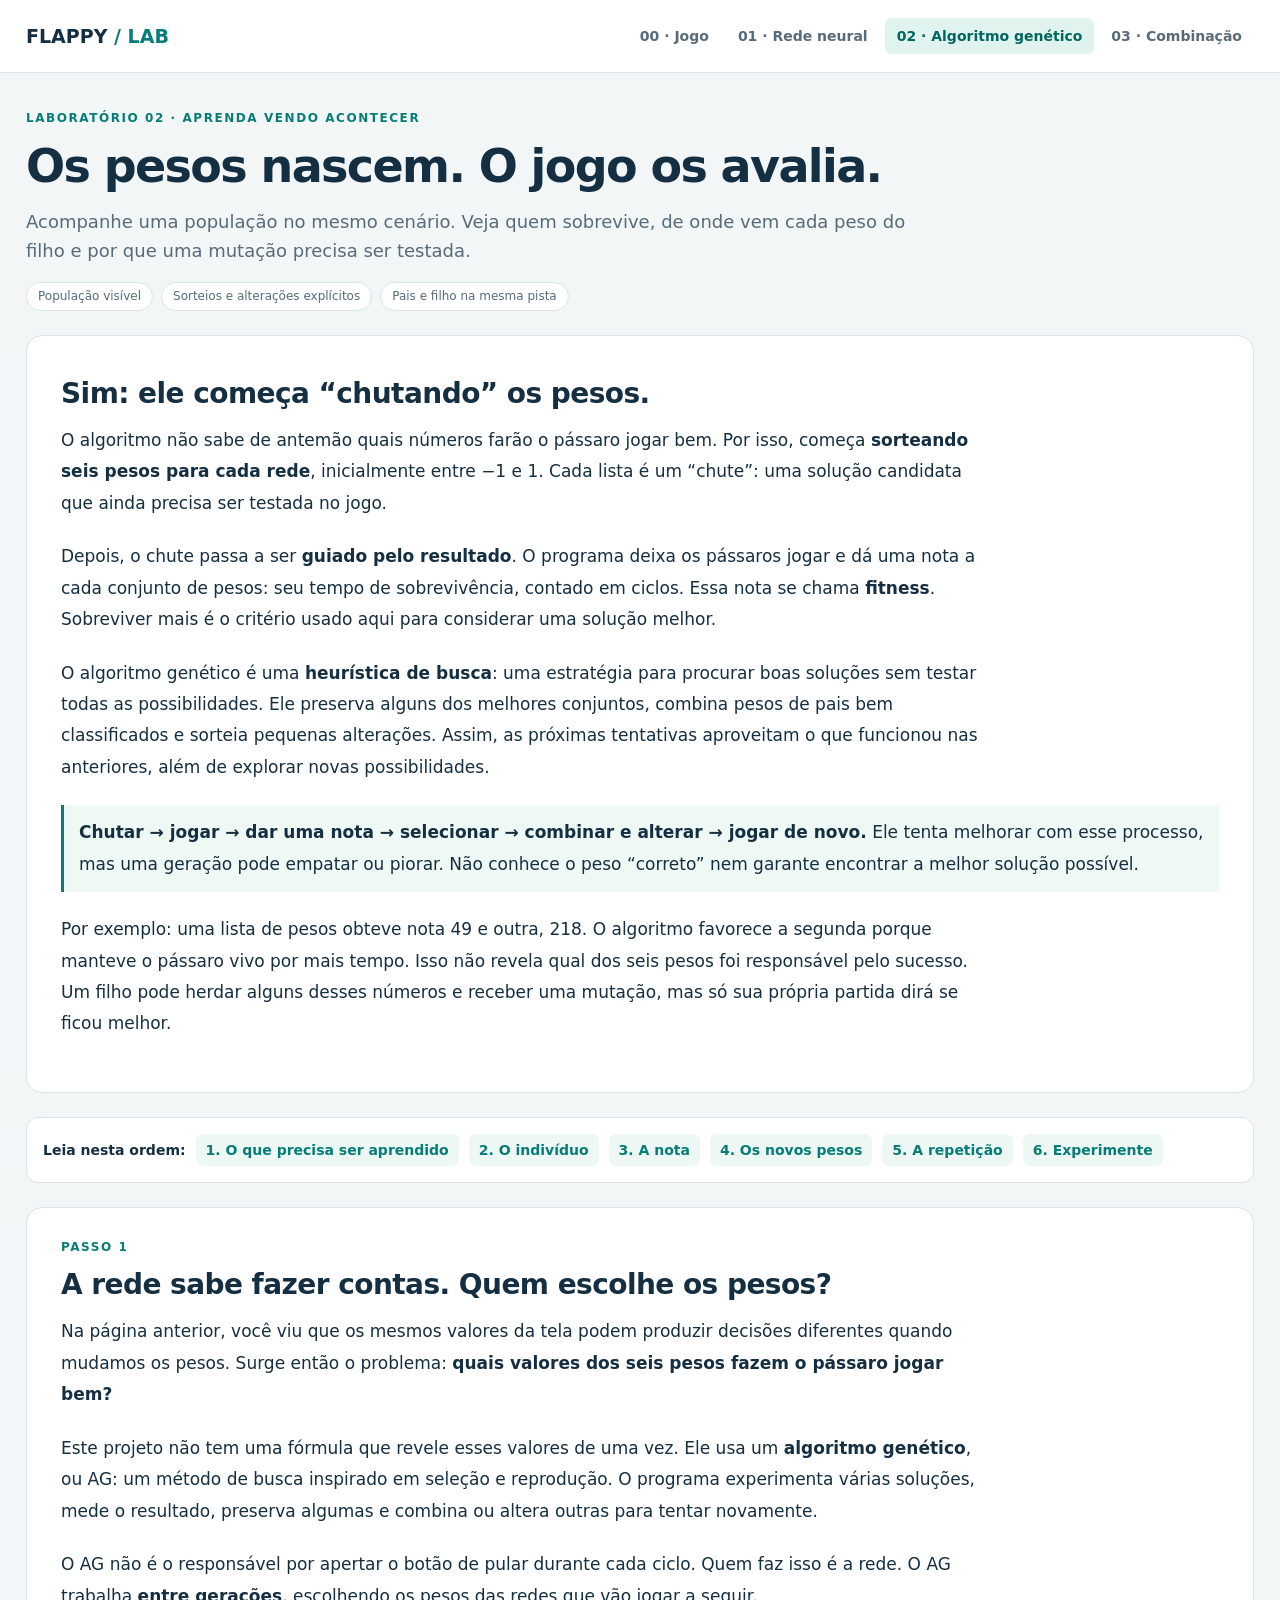
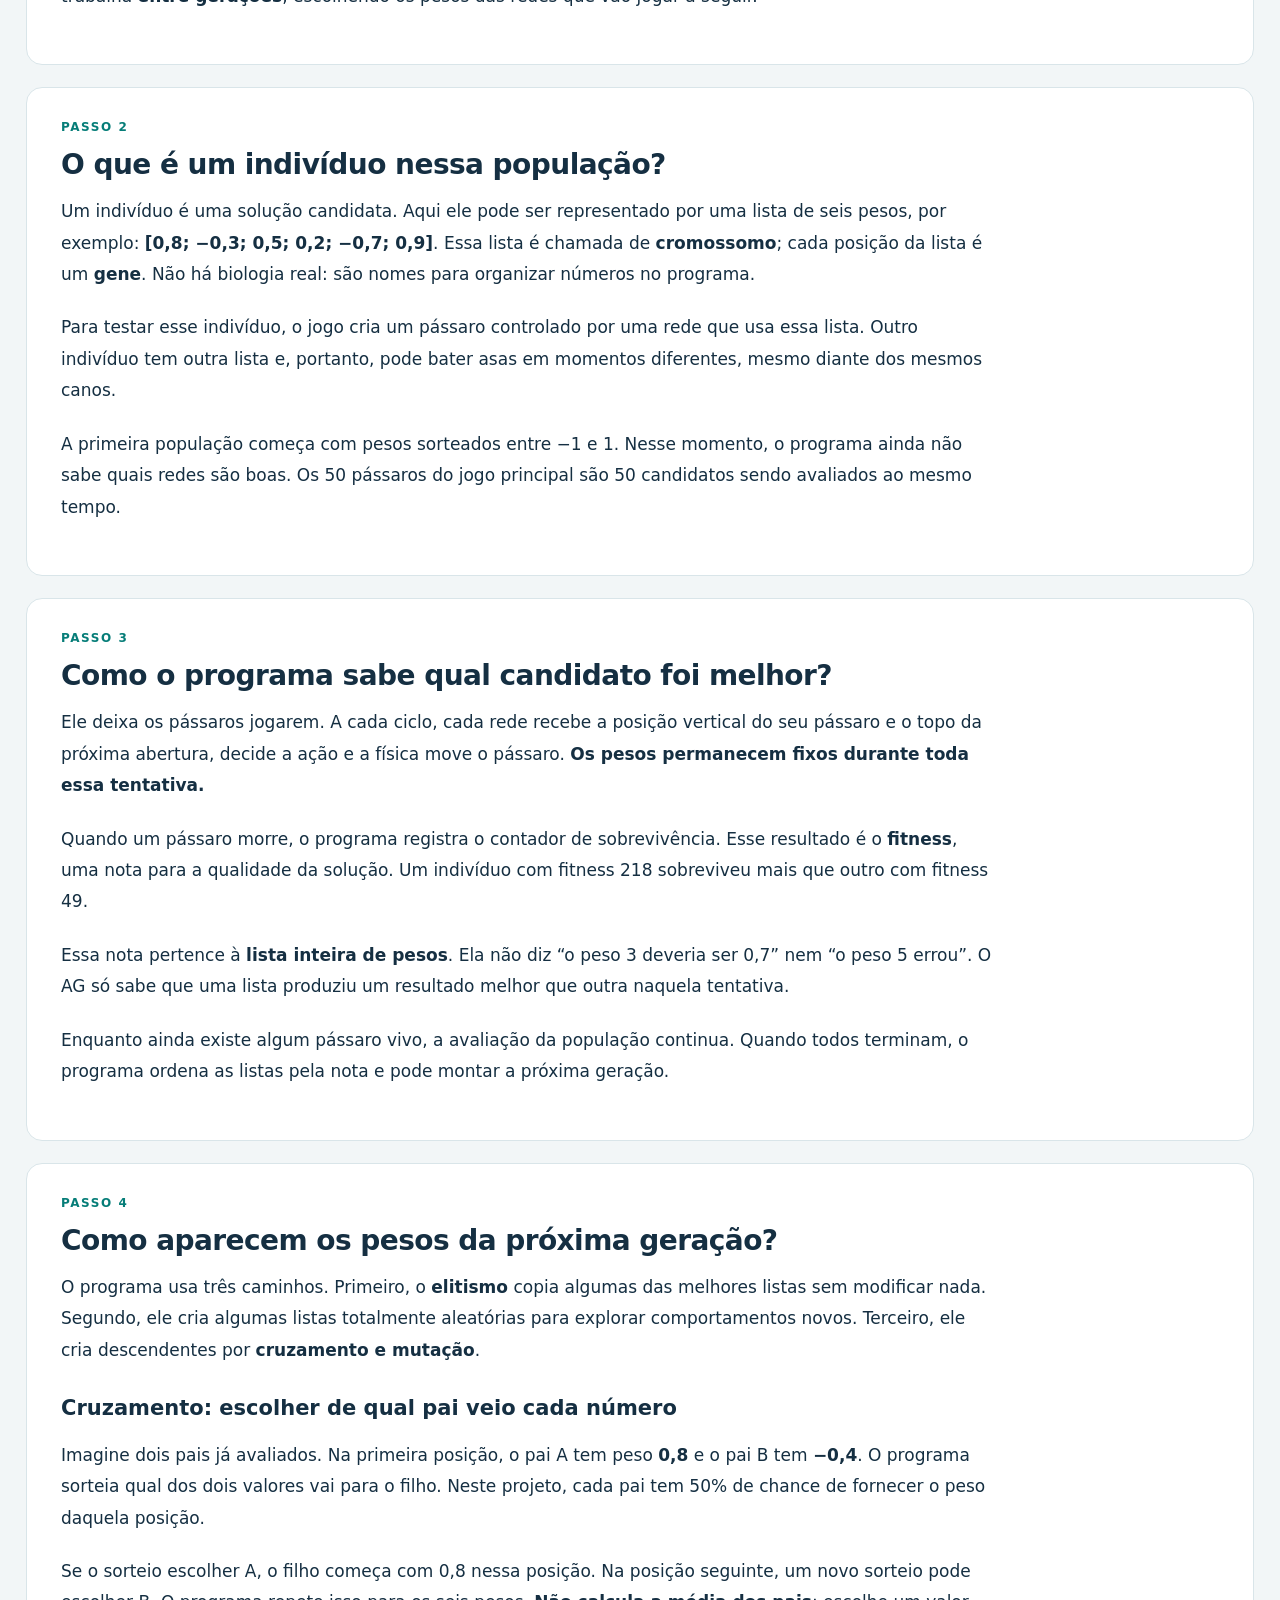
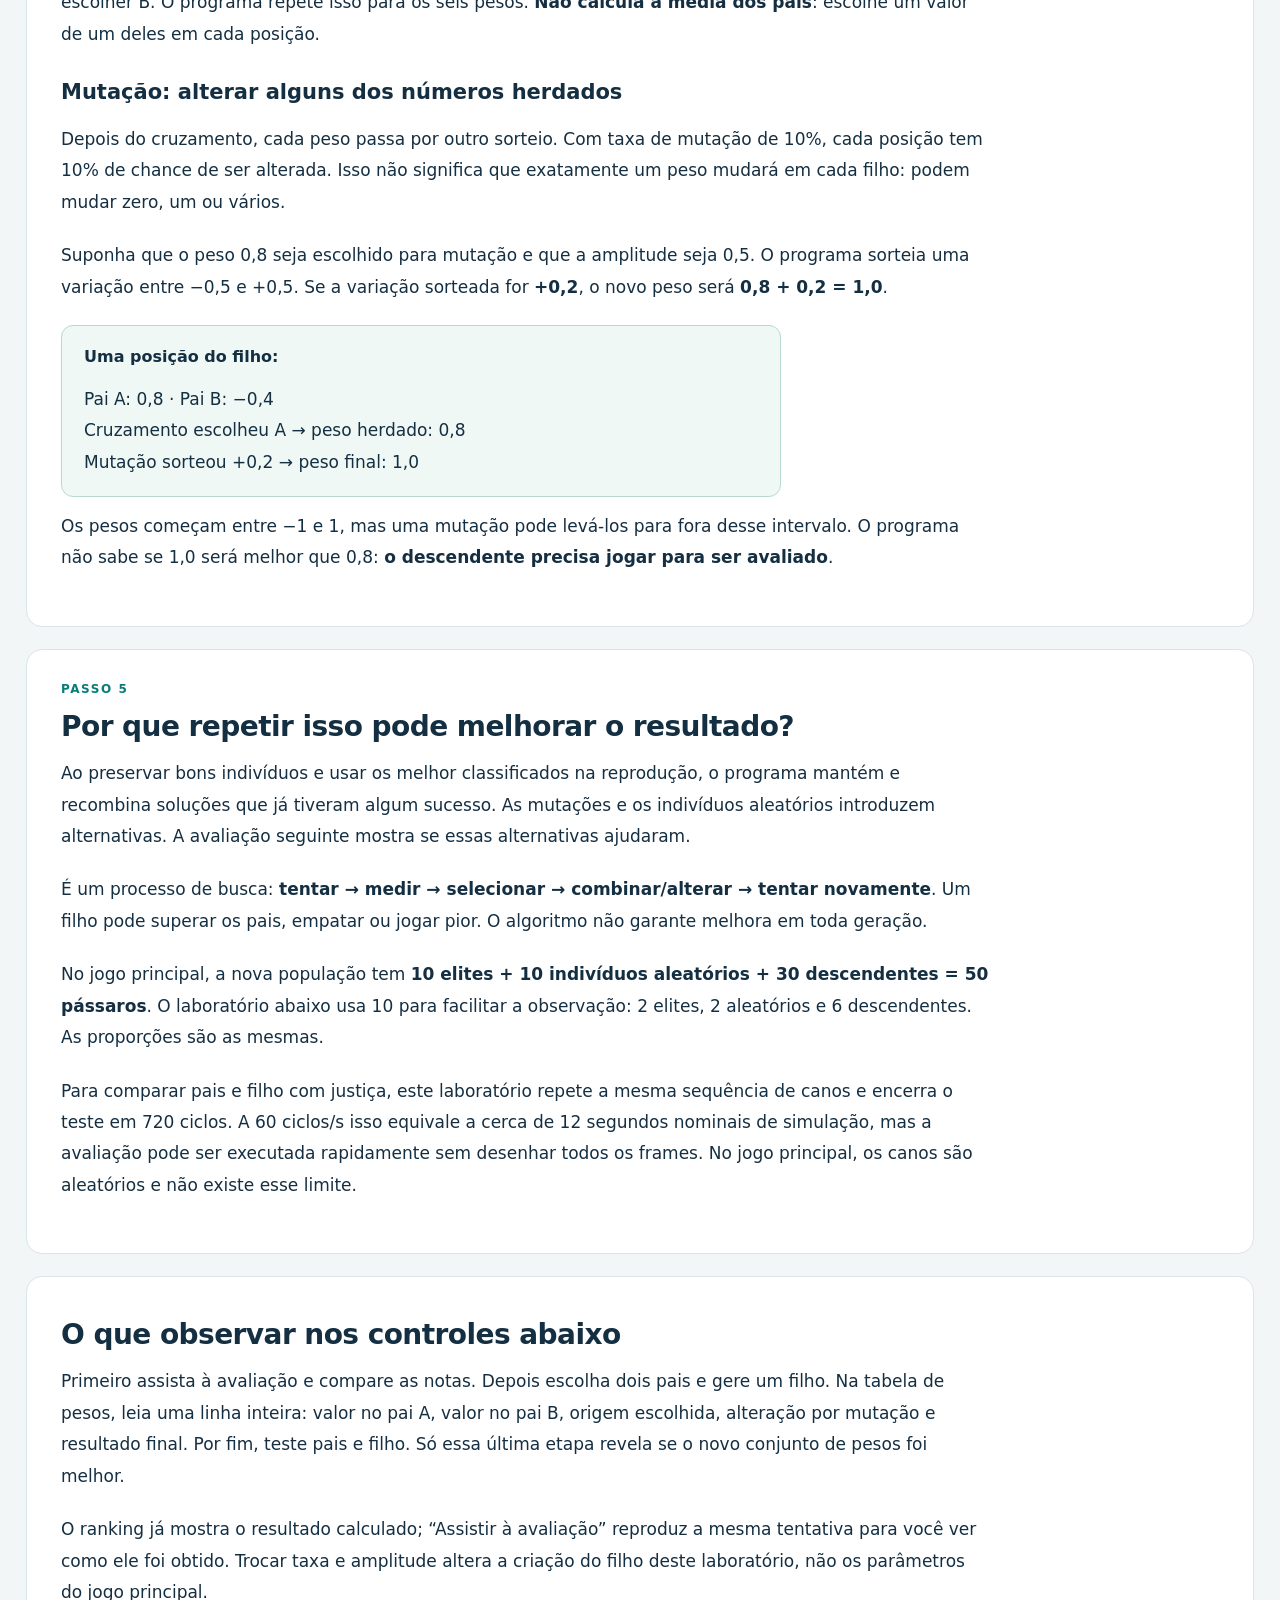
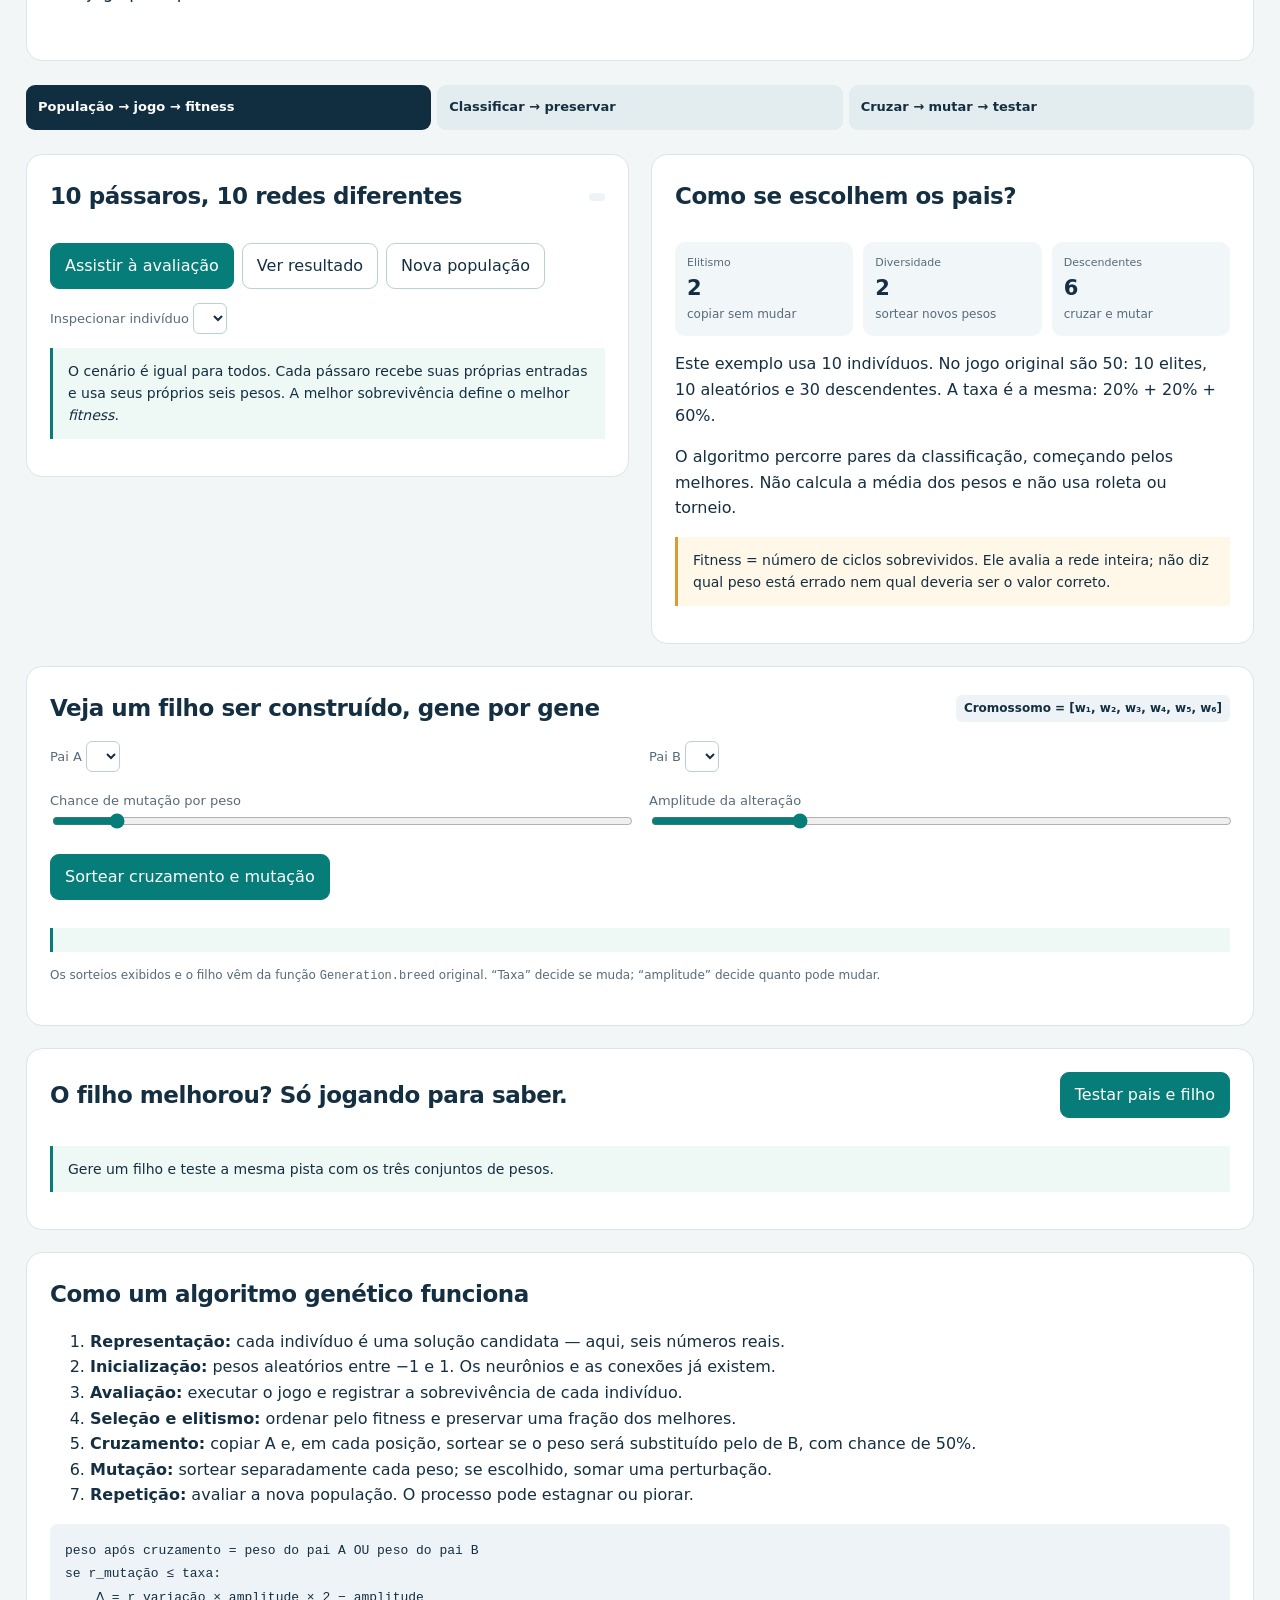
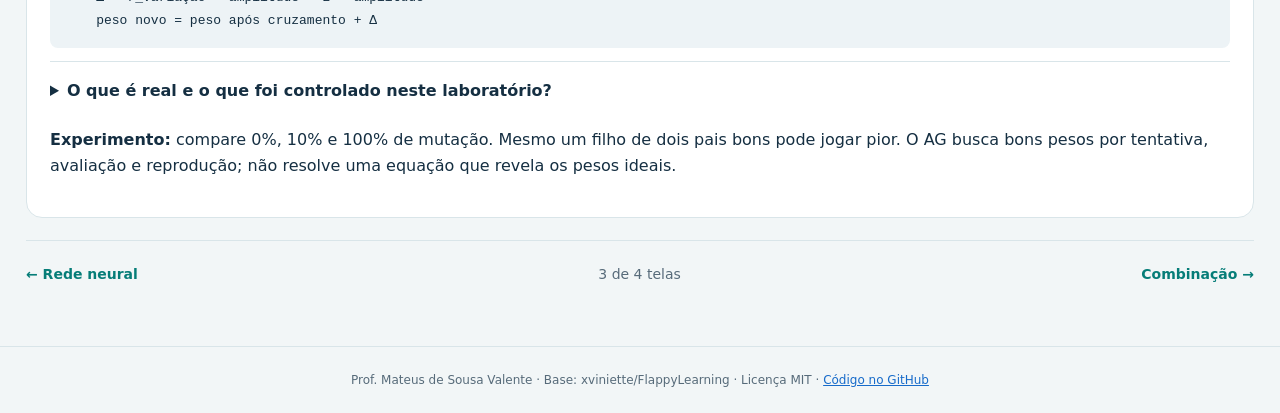
==== commit fa0e6cec: "Reescreve quatro aulas com explicações de coordenadas, ciclos e busca heurística dos pesos" ====
--- a/algoritmo-genetico.html
+++ b/algoritmo-genetico.html
@@ -4,13 +4,14 @@
   <meta charset="utf-8">
   <meta name="viewport" content="width=device-width,initial-scale=1">
   <title>Os pesos nascem. O jogo os avalia. · Flappy Learning</title>
-  <link rel="stylesheet" href="aulas/visual.css?v=3">
+  <link rel="stylesheet" href="aulas/visual.css?v=4">
 </head>
 <body>
 <header><div class="bar"><a class="brand" href="index.html">FLAPPY <b>/ LAB</b></a><nav aria-label="Navegação principal"><a href="index.html">00 · Jogo</a><a href="rede-neural.html">01 · Rede neural</a><a href="algoritmo-genetico.html" aria-current="page">02 · Algoritmo genético</a><a href="neuroevolucao.html">03 · Combinação</a></nav></div></header>
 <main>
   <div class="intro"><div class="eyebrow">Laboratório 02 · Aprenda vendo acontecer</div><h1>Os pesos nascem. O jogo os avalia.</h1><p class="lead">Acompanhe uma população no mesmo cenário. Veja quem sobrevive, de onde vem cada peso do filho e por que uma mutação precisa ser testada.</p><div class="pills"><span class="pill">População visível</span><span class="pill">Sorteios e alterações explícitos</span><span class="pill">Pais e filho na mesma pista</span></div></div>
 
+<section class="card reading"><h2>Sim: ele começa “chutando” os pesos.</h2><p>O algoritmo não sabe de antemão quais números farão o pássaro jogar bem. Por isso, começa <strong>sorteando seis pesos para cada rede</strong>, inicialmente entre −1 e 1. Cada lista é um “chute”: uma solução candidata que ainda precisa ser testada no jogo.</p><p>Depois, o chute passa a ser <strong>guiado pelo resultado</strong>. O programa deixa os pássaros jogar e dá uma nota a cada conjunto de pesos: seu tempo de sobrevivência, contado em ciclos. Essa nota se chama <strong>fitness</strong>. Sobreviver mais é o critério usado aqui para considerar uma solução melhor.</p><p>O algoritmo genético é uma <strong>heurística de busca</strong>: uma estratégia para procurar boas soluções sem testar todas as possibilidades. Ele preserva alguns dos melhores conjuntos, combina pesos de pais bem classificados e sorteia pequenas alterações. Assim, as próximas tentativas aproveitam o que funcionou nas anteriores, além de explorar novas possibilidades.</p><p class="callout"><strong>Chutar → jogar → dar uma nota → selecionar → combinar e alterar → jogar de novo.</strong> Ele tenta melhorar com esse processo, mas uma geração pode empatar ou piorar. Não conhece o peso “correto” nem garante encontrar a melhor solução possível.</p><p>Por exemplo: uma lista de pesos obteve nota 49 e outra, 218. O algoritmo favorece a segunda porque manteve o pássaro vivo por mais tempo. Isso não revela qual dos seis pesos foi responsável pelo sucesso. Um filho pode herdar alguns desses números e receber uma mutação, mas só sua própria partida dirá se ficou melhor.</p></section><nav class="reading-toc" aria-label="Roteiro desta página"><strong>Leia nesta ordem:</strong><a href="#problema">1. O que precisa ser aprendido</a><a href="#candidato">2. O indivíduo</a><a href="#avaliacao">3. A nota</a><a href="#reproducao">4. Os novos pesos</a><a href="#repeticao">5. A repetição</a><a href="#laboratorio">6. Experimente</a></nav><section class="card reading" id="problema"><div class="eyebrow">Passo 1</div><h2>A rede sabe fazer contas. Quem escolhe os pesos?</h2><p>Na página anterior, você viu que os mesmos valores da tela podem produzir decisões diferentes quando mudamos os pesos. Surge então o problema: <strong>quais valores dos seis pesos fazem o pássaro jogar bem?</strong></p><p>Este projeto não tem uma fórmula que revele esses valores de uma vez. Ele usa um <strong>algoritmo genético</strong>, ou AG: um método de busca inspirado em seleção e reprodução. O programa experimenta várias soluções, mede o resultado, preserva algumas e combina ou altera outras para tentar novamente.</p><p>O AG não é o responsável por apertar o botão de pular durante cada ciclo. Quem faz isso é a rede. O AG trabalha <strong>entre gerações</strong>, escolhendo os pesos das redes que vão jogar a seguir.</p></section><section class="card reading" id="candidato"><div class="eyebrow">Passo 2</div><h2>O que é um indivíduo nessa população?</h2><p>Um indivíduo é uma solução candidata. Aqui ele pode ser representado por uma lista de seis pesos, por exemplo: <strong>[0,8; −0,3; 0,5; 0,2; −0,7; 0,9]</strong>. Essa lista é chamada de <strong>cromossomo</strong>; cada posição da lista é um <strong>gene</strong>. Não há biologia real: são nomes para organizar números no programa.</p><p>Para testar esse indivíduo, o jogo cria um pássaro controlado por uma rede que usa essa lista. Outro indivíduo tem outra lista e, portanto, pode bater asas em momentos diferentes, mesmo diante dos mesmos canos.</p><p>A primeira população começa com pesos sorteados entre −1 e 1. Nesse momento, o programa ainda não sabe quais redes são boas. Os 50 pássaros do jogo principal são 50 candidatos sendo avaliados ao mesmo tempo.</p></section><section class="card reading" id="avaliacao"><div class="eyebrow">Passo 3</div><h2>Como o programa sabe qual candidato foi melhor?</h2><p>Ele deixa os pássaros jogarem. A cada ciclo, cada rede recebe a posição vertical do seu pássaro e o topo da próxima abertura, decide a ação e a física move o pássaro. <strong>Os pesos permanecem fixos durante toda essa tentativa.</strong></p><p>Quando um pássaro morre, o programa registra o contador de sobrevivência. Esse resultado é o <strong>fitness</strong>, uma nota para a qualidade da solução. Um indivíduo com fitness 218 sobreviveu mais que outro com fitness 49.</p><p>Essa nota pertence à <strong>lista inteira de pesos</strong>. Ela não diz “o peso 3 deveria ser 0,7” nem “o peso 5 errou”. O AG só sabe que uma lista produziu um resultado melhor que outra naquela tentativa.</p><p>Enquanto ainda existe algum pássaro vivo, a avaliação da população continua. Quando todos terminam, o programa ordena as listas pela nota e pode montar a próxima geração.</p></section><section class="card reading" id="reproducao"><div class="eyebrow">Passo 4</div><h2>Como aparecem os pesos da próxima geração?</h2><p>O programa usa três caminhos. Primeiro, o <strong>elitismo</strong> copia algumas das melhores listas sem modificar nada. Segundo, ele cria algumas listas totalmente aleatórias para explorar comportamentos novos. Terceiro, ele cria descendentes por <strong>cruzamento e mutação</strong>.</p><h3>Cruzamento: escolher de qual pai veio cada número</h3><p>Imagine dois pais já avaliados. Na primeira posição, o pai A tem peso <strong>0,8</strong> e o pai B tem <strong>−0,4</strong>. O programa sorteia qual dos dois valores vai para o filho. Neste projeto, cada pai tem 50% de chance de fornecer o peso daquela posição.</p><p>Se o sorteio escolher A, o filho começa com 0,8 nessa posição. Na posição seguinte, um novo sorteio pode escolher B. O programa repete isso para os seis pesos. <strong>Não calcula a média dos pais</strong>: escolhe um valor de um deles em cada posição.</p><h3>Mutação: alterar alguns dos números herdados</h3><p>Depois do cruzamento, cada peso passa por outro sorteio. Com taxa de mutação de 10%, cada posição tem 10% de chance de ser alterada. Isso não significa que exatamente um peso mudará em cada filho: podem mudar zero, um ou vários.</p><p>Suponha que o peso 0,8 seja escolhido para mutação e que a amplitude seja 0,5. O programa sorteia uma variação entre −0,5 e +0,5. Se a variação sorteada for <strong>+0,2</strong>, o novo peso será <strong>0,8 + 0,2 = 1,0</strong>.</p><div class="plain-example"><strong>Uma posição do filho:</strong><p>Pai A: 0,8 · Pai B: −0,4<br>Cruzamento escolheu A → peso herdado: 0,8<br>Mutação sorteou +0,2 → peso final: 1,0</p></div><p>Os pesos começam entre −1 e 1, mas uma mutação pode levá-los para fora desse intervalo. O programa não sabe se 1,0 será melhor que 0,8: <strong>o descendente precisa jogar para ser avaliado</strong>.</p></section><section class="card reading" id="repeticao"><div class="eyebrow">Passo 5</div><h2>Por que repetir isso pode melhorar o resultado?</h2><p>Ao preservar bons indivíduos e usar os melhor classificados na reprodução, o programa mantém e recombina soluções que já tiveram algum sucesso. As mutações e os indivíduos aleatórios introduzem alternativas. A avaliação seguinte mostra se essas alternativas ajudaram.</p><p>É um processo de busca: <strong>tentar → medir → selecionar → combinar/alterar → tentar novamente</strong>. Um filho pode superar os pais, empatar ou jogar pior. O algoritmo não garante melhora em toda geração.</p><p>No jogo principal, a nova população tem <strong>10 elites + 10 indivíduos aleatórios + 30 descendentes = 50 pássaros</strong>. O laboratório abaixo usa 10 para facilitar a observação: 2 elites, 2 aleatórios e 6 descendentes. As proporções são as mesmas.</p><p>Para comparar pais e filho com justiça, este laboratório repete a mesma sequência de canos e encerra o teste em 720 ciclos. A 60 ciclos/s isso equivale a cerca de 12 segundos nominais de simulação, mas a avaliação pode ser executada rapidamente sem desenhar todos os frames. No jogo principal, os canos são aleatórios e não existe esse limite.</p></section><section class="card reading" id="laboratorio"><h2>O que observar nos controles abaixo</h2><p>Primeiro assista à avaliação e compare as notas. Depois escolha dois pais e gere um filho. Na tabela de pesos, leia uma linha inteira: valor no pai A, valor no pai B, origem escolhida, alteração por mutação e resultado final. Por fim, teste pais e filho. Só essa última etapa revela se o novo conjunto de pesos foi melhor.</p><p>O ranking já mostra o resultado calculado; “Assistir à avaliação” reproduz a mesma tentativa para você ver como ele foi obtido. Trocar taxa e amplitude altera a criação do filho deste laboratório, não os parâmetros do jogo principal.</p></section>
 <div class="route"><span class="active">População → jogo → fitness</span><span>Classificar → preservar</span><span>Cruzar → mutar → testar</span></div>
 <div class="cols">
  <section class="card"><div class="head"><h2>10 pássaros, 10 redes diferentes</h2><span id="replayFrame" class="badge"></span></div><div id="populationScene" class="scene"></div><div class="controls"><button id="replay" class="primary">Assistir à avaliação</button><button id="finishReplay">Ver resultado</button><button id="newPopulation">Nova população</button></div><label class="control">Inspecionar indivíduo <select id="individual"></select></label><div id="individualData"></div><div class="callout">O cenário é igual para todos. Cada pássaro recebe suas próprias entradas e usa seus próprios seis pesos. A melhor sobrevivência define o melhor <em>fitness</em>.</div></section>
@@ -27,8 +28,8 @@
 </main>
 <footer>Prof. Mateus de Sousa Valente · Base: xviniette/FlappyLearning · Licença MIT · <a href="https://github.com/mateusvalente/FlappyLearning">Código no GitHub</a></footer>
 <script src="Neuroevolution.js"></script>
-<script src="aulas/motor.js?v=3"></script>
-<script src="aulas/visuais.js?v=3"></script>
-<script src="aulas/genetico.js?v=3"></script>
+<script src="aulas/motor.js?v=4"></script>
+<script src="aulas/visuais.js?v=4"></script>
+<script src="aulas/genetico.js?v=4"></script>
 </body>
 </html>
--- a/aulas/visual.css
+++ b/aulas/visual.css
@@ -3,3 +3,4 @@
 
 .legend span[style]::before{color:#067d78}
 .game-canvas{border-radius:12px;overflow:hidden;background:#daf2f1;text-align:center}.game-canvas canvas{display:block;width:100%;max-width:500px;height:auto;margin:auto}.live-formula{white-space:pre-wrap;margin-top:14px}.next-link{display:inline-block;font-weight:700;margin-top:8px;text-decoration:none}.lesson-card{display:block;border:1px solid var(--line);border-radius:12px;background:#f7fafb;padding:20px;color:var(--ink);text-decoration:none}.lesson-card:hover{border-color:var(--teal);background:#eef8f5}.lesson-card h3{margin-top:12px}.lesson-card p{color:var(--muted);font-size:14px}.lesson-card strong{color:var(--teal);font-size:14px}.lesson-pagination{display:flex;gap:16px;justify-content:space-between;align-items:center;flex-wrap:wrap;border-top:1px solid var(--line);padding-top:22px;margin-top:12px;font-size:14px}.lesson-pagination a{font-weight:700;text-decoration:none;color:var(--teal)}.lesson-pagination span{color:var(--muted)}
+.reading{padding:30px 34px}.reading>p,.reading>ol,.reading>h3{max-width:86ch}.reading p{font-size:17px;line-height:1.85;margin:14px 0 22px}.reading h2{font-size:28px;line-height:1.25;margin-top:10px}.reading h3{font-size:21px;margin-top:26px}.reading li{margin-bottom:16px;line-height:1.85}.reading .eyebrow{margin-bottom:8px}.reading .callout{max-width:none}.explanation-pair{display:grid;grid-template-columns:1.15fr 1fr;gap:32px;align-items:start}.coordinate-figure{margin:15px 0;background:#f4f9fa;border:1px solid var(--line);padding:14px;border-radius:14px}.coordinate-figure svg{width:100%;font:16px system-ui;fill:#183d54}.coordinate-figure figcaption{font-size:13px;line-height:1.6;color:var(--muted)}.reading-toc{display:flex;gap:10px;flex-wrap:wrap;align-items:center;border:1px solid var(--line);padding:16px;background:white;border-radius:12px;margin:24px 0}.reading-toc strong{font-size:14px}.reading-toc a{font-size:14px;color:var(--teal);text-decoration:none;background:#edf7f4;padding:5px 10px;border-radius:7px}.time-strip{display:grid;grid-template-columns:repeat(3,1fr);gap:14px;margin:24px 0}.time-strip div{border-top:4px solid var(--teal);border-radius:8px;padding:17px;background:#eaf6f3}.time-strip span,.time-strip small{display:block;margin-top:8px}.time-strip span{font-size:14px}.time-strip small{color:var(--muted);font-size:12px}.plain-example{border:1px solid #b6d9d1;border-radius:12px;background:#eff8f5;padding:18px 22px;max-width:720px}.plain-example p{margin-bottom:0}.start-help{padding:25px;color:var(--muted)}section[id]{scroll-margin-top:20px}@media(max-width:850px){.explanation-pair{grid-template-columns:1fr}.reading{padding:22px}.coordinate-figure{max-width:620px}.time-strip{grid-template-columns:1fr}.reading h2{font-size:24px}.reading p{font-size:16px}}
